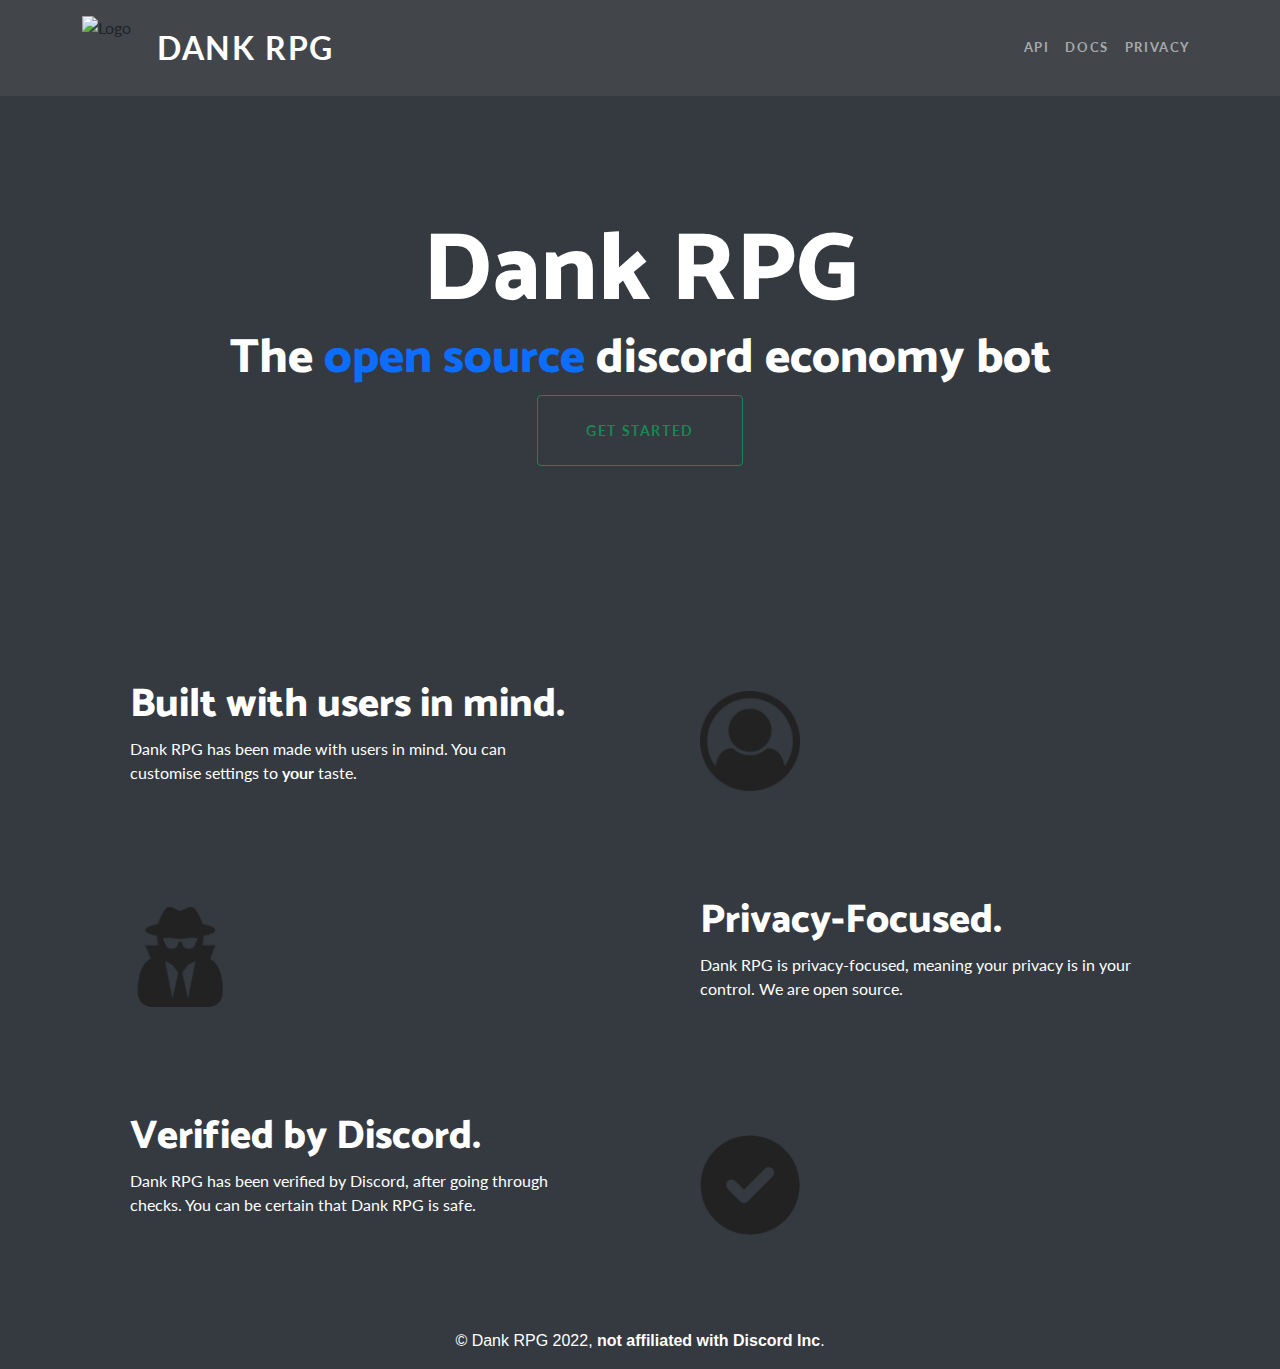
==== index.html @ 5fcee154 "Resize images better." ====
<!DOCTYPE html>
<html lang="en">
<head>
<meta charset="utf-8">
<meta name="viewport" content="width=device-width, initial-scale=1.0, shrink-to-fit=no">
<title>Dank RPG</title>
<meta name="description" content="DankRPG is an economy bot that prioritises privacy and user-experience.">
<meta property="og:image" content="https://dankrpg.xyz/assets/dankrpg.png">
<meta name="theme-color" content="#ffe302">
<link rel="stylesheet" href="https://fonts.googleapis.com/css?family=Catamaran:100,200,300,400,500,600,700,800,900">
<link rel="stylesheet" href="https://fonts.googleapis.com/css?family=Lato:100,100i,300,300i,400,400i,700,700i,900,900i">
<link rel="stylesheet" href="https://cdn.jsdelivr.net/npm/bootstrap@4.6.0/dist/css/bootstrap.min.css" integrity="sha384-B0vP5xmATw1+K9KRQjQERJvTumQW0nPEzvF6L/Z6nronJ3oUOFUFpCjEUQouq2+l" crossorigin="anonymous" />
<link rel="stylesheet" href="./bootstrap.css">
<style>
.txt{
animation: body 1s ease-in-out;
}

@keyframes body {
0% {
transform: scale(0);
}}
</style>
</head>

<body class="bg-dark"><nav class="navbar navbar-dark navbar-expand-lg fixed-top navbar-custom">
<div class="container"><img class="img" src="https://dankrpg.xyz/assets/dankrpg.png" width=64px height=64px alt="Logo">&nbsp;&nbsp;<a class="navbar-brand" style="font-size:32px; position:absolute; margin-left:75px;" href="#">Dank RPG</a>
<div>
<ul class="nav navbar-nav ml-auto">
<li class="nav-item" role="presentation"><a class="nav-link nl1" href="https://apidocs.dankrpg.xyz/">API</a></li>
<li class="nav-item" role="presentation"><a class="nav-link nl2" href="https://docs.dankrpg.xyz">Docs</a></li>
<li class="nav-item" role="presentation"><a class="nav-link nl3" href="https://dankrpg.xyz/privacy/">Privacy</a></li>
</ul>
</div>
</div>
</nav>
<header class="text-center text-white masthead bg-dark">
<div class="masthead-content">
<div class="container">
<h1 class="masthead-heading mb-0 txt" style="color: var(--bs-white);">Dank RPG</h1><a href="https://discord.com/oauth2/authorize?client_id=855479925863481345&scope=bot%20applications.commands&permissions=2147863552"></a>
<h2 class="masthead-subheading mb-0 txt">The <a class="txt" style="color:var(--bs-blue); text-decoration:none;" href="https://github.com/SnoozedsGithub/DankRPG" target="_blank">open source</a> discord economy bot</h2>
<div class="links">
<button class="btn"><a class="txt btn btn-outline-success btn-xl" href="https://discord.com/oauth2/authorize?client_id=855479925863481345&scope=bot%20applications.commands&permissions=2147863552">Get started</a></button>
</div>
</div>
</div>
<div class="bg-circle-1 bg-circle"></div>
</header>
<section>
<div class="container bg-dark">
<div class="row align-items-center bg-dark">
<div class="col-lg-6 order-lg-2 bg-dark">
<div class="p-5"><img width="100px" height="100px" class="img-fluid" src="./images/user.png" alt="user icon" /></div>
</div>
<div class="txt col-lg-6 order-lg-1 bg-dark">
<div class="p-5"><h2 class="display-6 text-white">Built with users in mind.</h2>
<p class="text-white">Dank RPG has been made with users in mind. You can customise settings to <b>your</b> taste.</p>
</div>
</div>
</div>
</div>
</section>
<section>
<div class="container bg-dark">
<div class="row align-items-center bg-dark">
<div class="col-lg-6 order-lg-1 bg-dark">
<div class="p-5"><img width="100px" height="100px" class="img-fluid" src="./images/secret.png" alt="privacy icon" /></div>
</div>
<div class="col-lg-6 order-lg-2 bg-dark">
<div class="p-5"><h2 class="txt display-6 text-white">Privacy-Focused.</h2>
<p class="txt text-white">Dank RPG is privacy-focused, meaning your privacy is in your control. We are<b></b> open source.</p>
</div>
</div>
</div>
</div>
</section>
<section>
<div class="container bg-dark">
<div class="row align-items-center bg-dark">
<div class="txt col-lg-6 order-lg-2 bg-dark">
<div class="p-5"><img width="100px" height="100px" class="img-fluid" src="./images/check.png" alt="checkmark icon" /></div>
</div>
<div class="col-lg-6 order-lg-1 bg-dark">
<div class="p-5"><h2 class="txt display-6 text-white">Verified by Discord.</h2>
<p class="txt text-white">Dank RPG has been verified by Discord, after going through checks. You can be certain that Dank RPG is safe.</p>
<br>
</div>
</div>
</div>
</div>
<footer class="text-white">
<p class="text-center" style="font-family: Helvetica">
<br>
  &#169; Dank RPG 2022, <b>not affiliated with Discord Inc</b>.</p>
</footer>
</section>
</body>
</html>
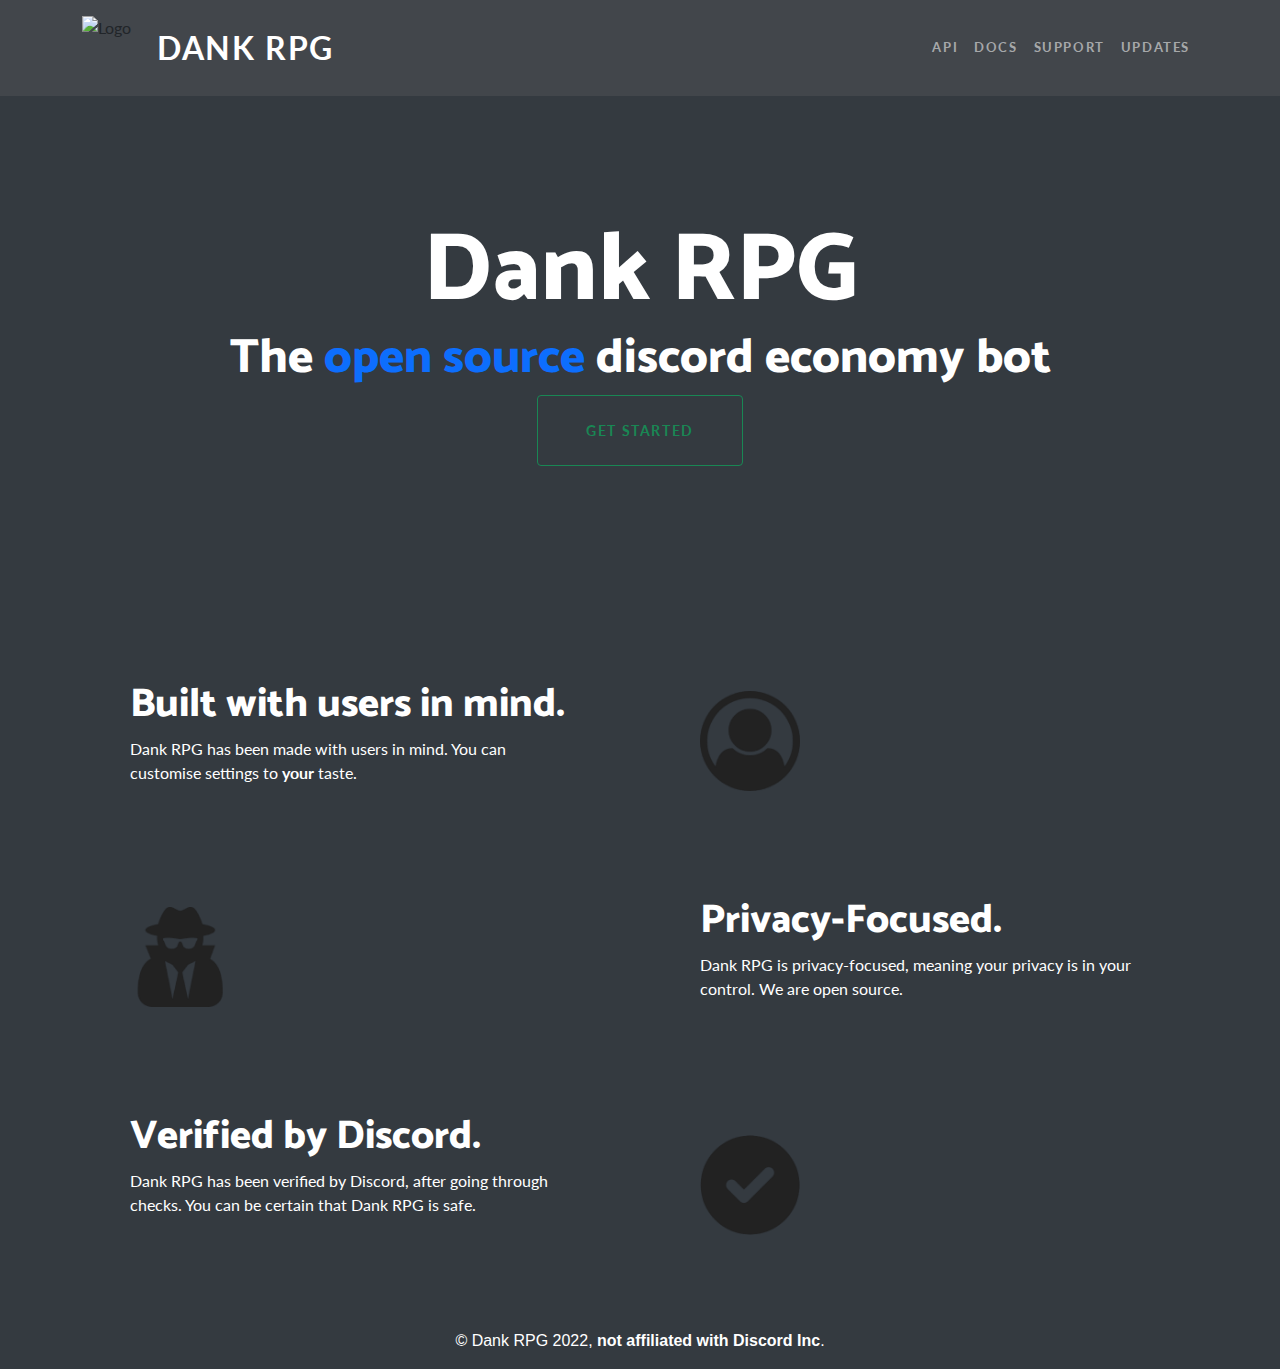
==== commit ab9e82fe: "Add more links to nav." ====
--- a/index.html
+++ b/index.html
@@ -2,25 +2,15 @@
 <html lang="en">
 <head>
 <meta charset="utf-8">
-<meta name="viewport" content="width=device-width, initial-scale=1.0, shrink-to-fit=no">
+<meta name="viewport" content="width=device-width, initial-scale=1.0, viewport-fit=cover"> 
 <title>Dank RPG</title>
 <meta name="description" content="DankRPG is an economy bot that prioritises privacy and user-experience.">
 <meta property="og:image" content="https://dankrpg.xyz/assets/dankrpg.png">
-<meta name="theme-color" content="#ffe302">
+<meta name="theme-color" content="#3639F">
 <link rel="stylesheet" href="https://fonts.googleapis.com/css?family=Catamaran:100,200,300,400,500,600,700,800,900">
 <link rel="stylesheet" href="https://fonts.googleapis.com/css?family=Lato:100,100i,300,300i,400,400i,700,700i,900,900i">
 <link rel="stylesheet" href="https://cdn.jsdelivr.net/npm/bootstrap@4.6.0/dist/css/bootstrap.min.css" integrity="sha384-B0vP5xmATw1+K9KRQjQERJvTumQW0nPEzvF6L/Z6nronJ3oUOFUFpCjEUQouq2+l" crossorigin="anonymous" />
 <link rel="stylesheet" href="./bootstrap.css">
-<style>
-.txt{
-animation: body 1s ease-in-out;
-}
-
-@keyframes body {
-0% {
-transform: scale(0);
-}}
-</style>
 </head>
 
 <body class="bg-dark"><nav class="navbar navbar-dark navbar-expand-lg fixed-top navbar-custom">
@@ -29,7 +19,8 @@
 <ul class="nav navbar-nav ml-auto">
 <li class="nav-item" role="presentation"><a class="nav-link nl1" href="https://apidocs.dankrpg.xyz/">API</a></li>
 <li class="nav-item" role="presentation"><a class="nav-link nl2" href="https://docs.dankrpg.xyz">Docs</a></li>
-<li class="nav-item" role="presentation"><a class="nav-link nl3" href="https://dankrpg.xyz/privacy/">Privacy</a></li>
+<li class="nav-item" role="presentation"><a class="nav-link nl4" href="https://dankrpg.xyz/support">Support</a></li>
+<li class="nav-item" role="presentation"><a class="nav-link nl4" href="https://dankrpg.xyz/trello/">Updates</a></li>
 </ul>
 </div>
 </div>
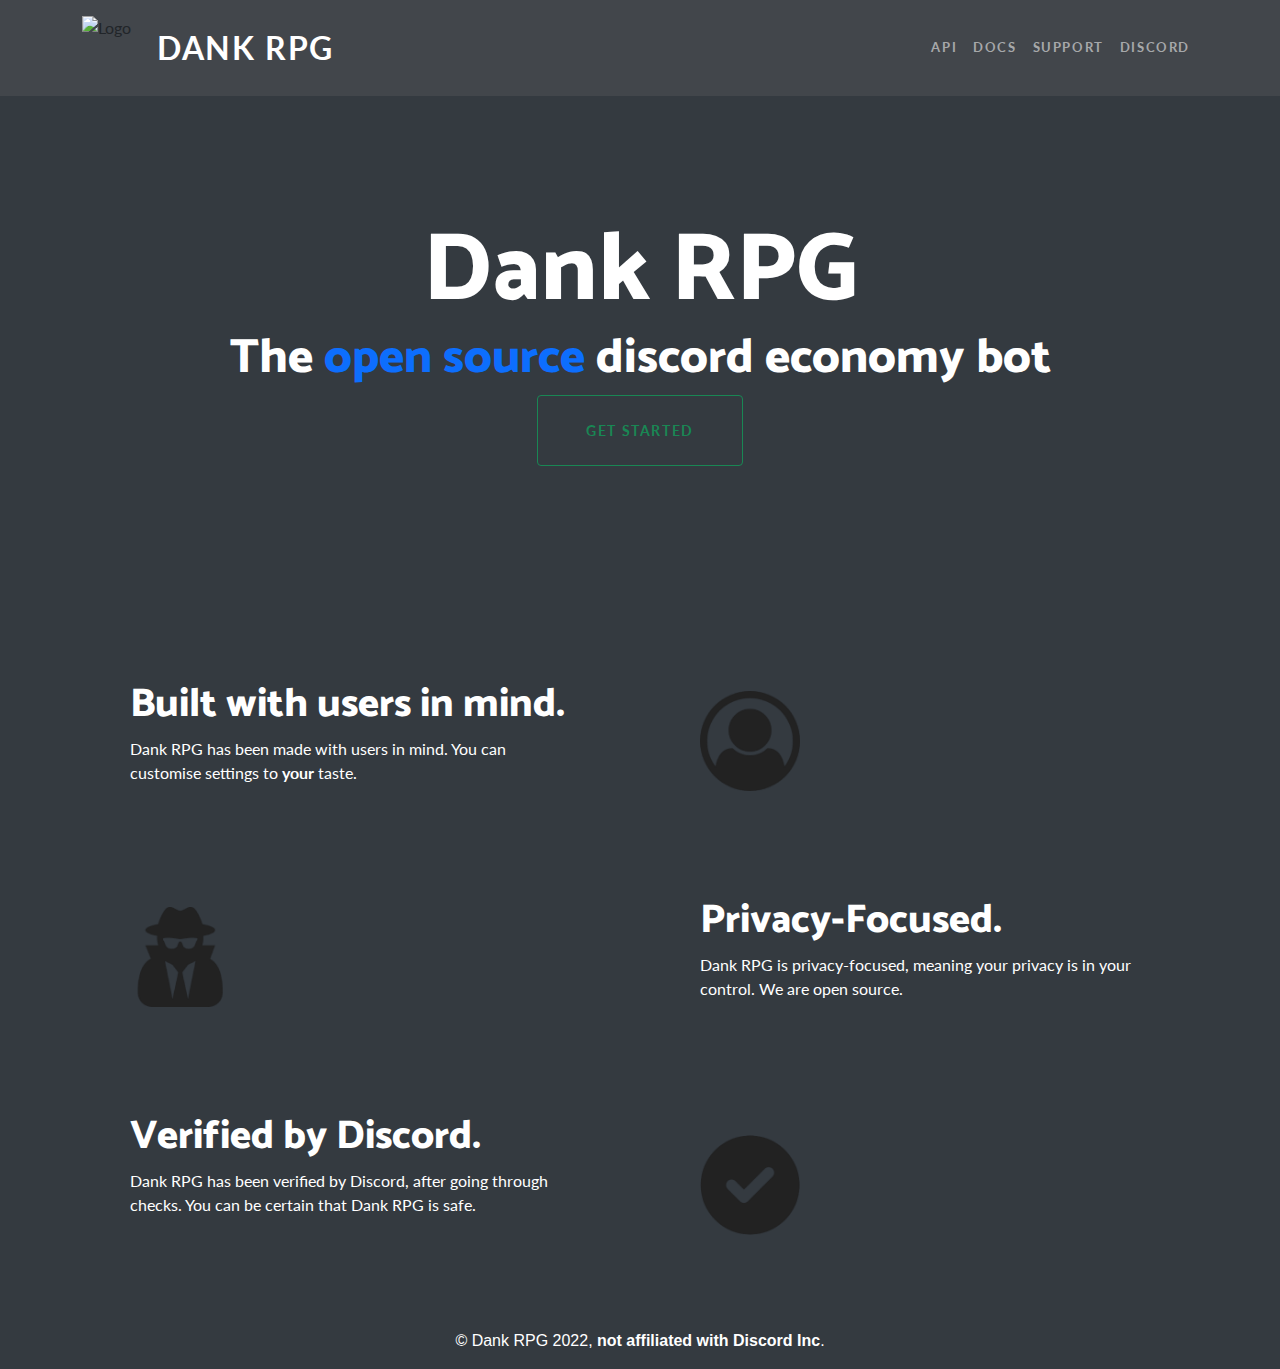
==== commit beff2ac1: "change updates to discord inv." ====
--- a/index.html
+++ b/index.html
@@ -20,7 +20,7 @@
 <li class="nav-item" role="presentation"><a class="nav-link nl1" href="https://apidocs.dankrpg.xyz/">API</a></li>
 <li class="nav-item" role="presentation"><a class="nav-link nl2" href="https://docs.dankrpg.xyz">Docs</a></li>
 <li class="nav-item" role="presentation"><a class="nav-link nl4" href="https://dankrpg.xyz/support">Support</a></li>
-<li class="nav-item" role="presentation"><a class="nav-link nl4" href="https://dankrpg.xyz/trello/">Updates</a></li>
+<li class="nav-item" role="presentation"><a class="nav-link nl4" href="https://dankrpg.xyz/discord">Discord</a></li>
 </ul>
 </div>
 </div>
